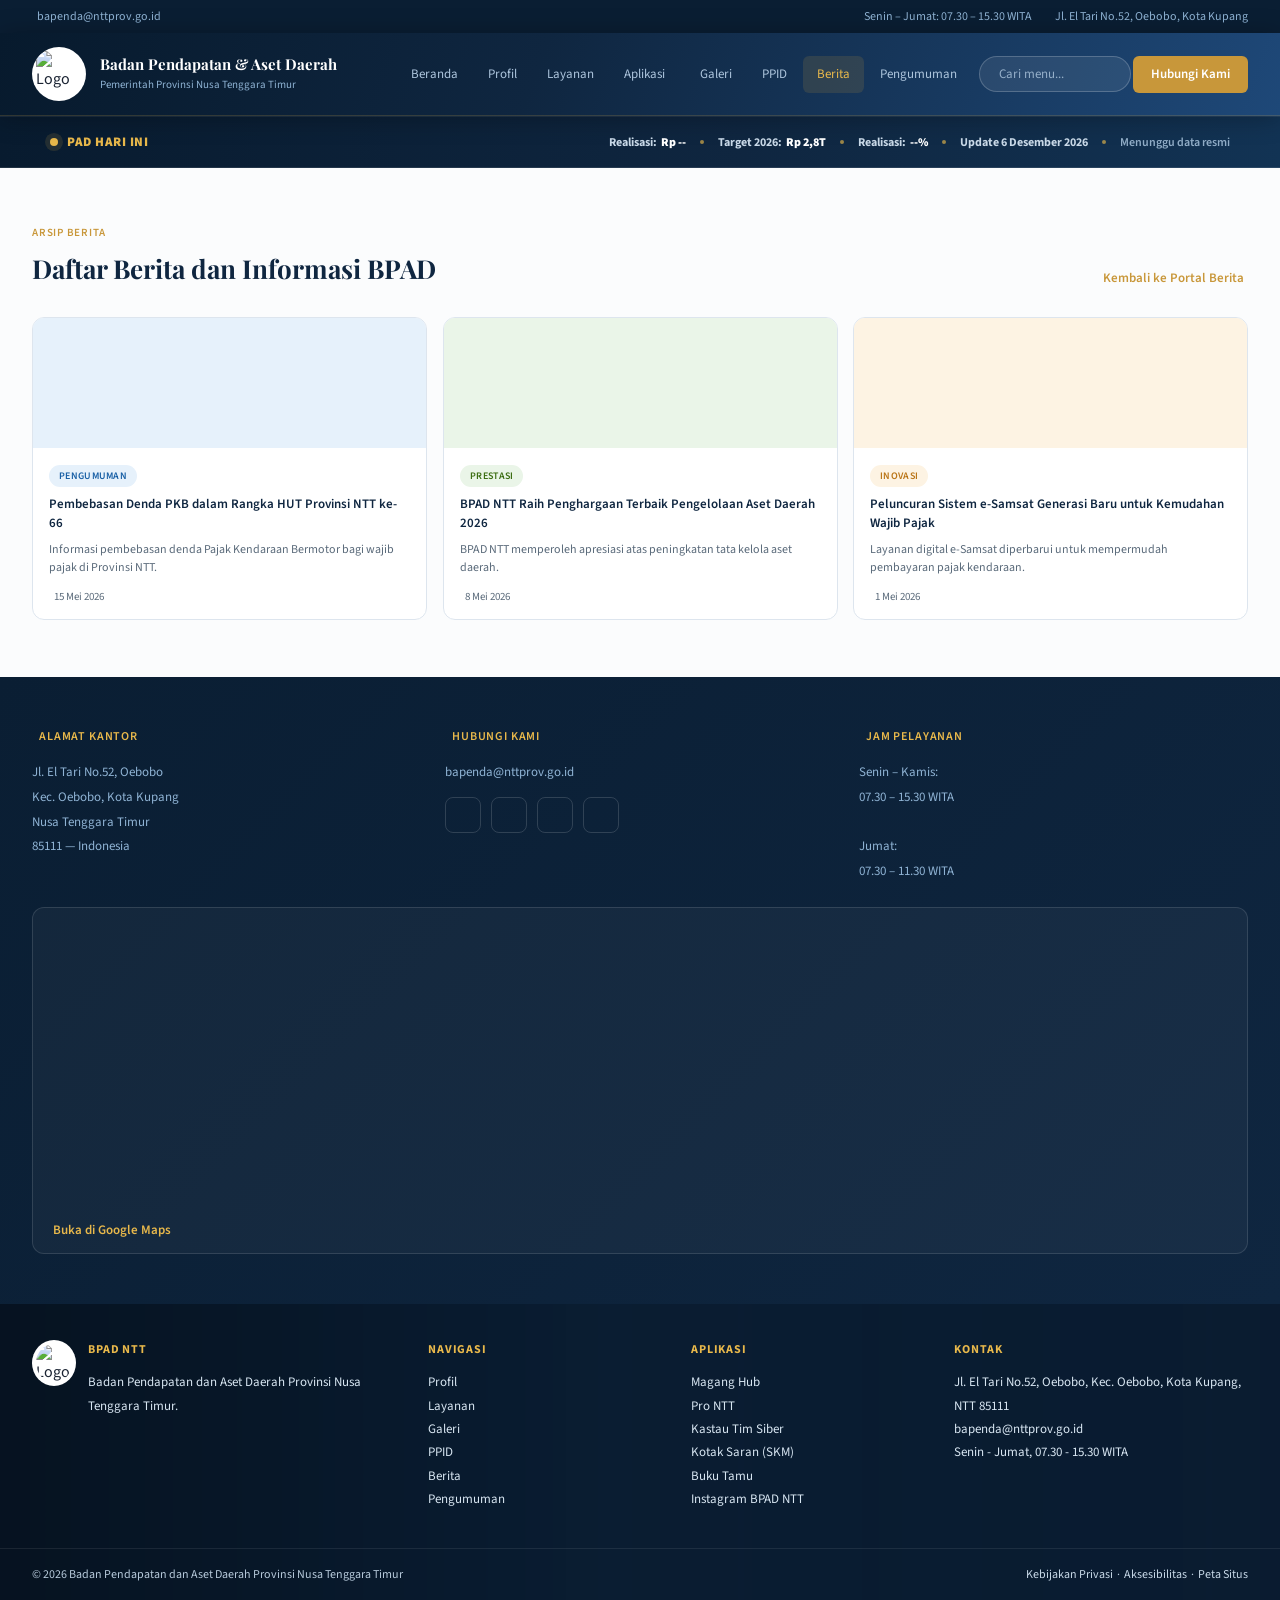
==== berita.html @ a12e807d "Update gallery and split static pages" ====
<!DOCTYPE html>
<html lang="id">
<head>
  <!--
    BAGIAN HEAD
    Berisi metadata dasar halaman, judul tab browser, favicon,
    font Google, icon Tabler, dan file CSS utama.
  -->
  <meta charset="UTF-8">
  <meta name="viewport" content="width=device-width, initial-scale=1.0">
  <title>Berita – BPAD NTT</title>
  <link rel="icon" type="image/png" href="assets/logo.png">
  <link rel="apple-touch-icon" href="assets/logo.png">
  <link rel="preconnect" href="https://fonts.googleapis.com">
  <link href="https://fonts.googleapis.com/css2?family=Playfair+Display:wght@400;600;700&family=Source+Sans+3:wght@300;400;600;700&display=swap" rel="stylesheet">
  <link rel="stylesheet" href="https://cdn.jsdelivr.net/npm/@tabler/icons-webfont@latest/tabler-icons.min.css">
  <link rel="stylesheet" href="css/style.css">
  <link rel="stylesheet" href="css/news-widget.css">
</head>
<body>

<!--
  TOP BAR
  Bar paling atas untuk informasi cepat seperti email,
  jam layanan, dan alamat singkat.
-->
<div class="topbar">
  <div class="topbar-left">
    <span><i class="ti ti-mail"></i> bapenda@nttprov.go.id</span>
  </div>
  <div class="topbar-right">
    <span><i class="ti ti-clock"></i> Senin – Jumat: 07.30 – 15.30 WITA</span>
    <span><i class="ti ti-map-pin"></i> Jl. El Tari No.52, Oebobo, Kota Kupang</span>
  </div>
</div>

<!--
  NAVBAR / HEADBAR
  Menu navigasi utama. Link dengan href="#nama-section" akan
  melakukan scroll ke section yang punya id sesuai.
-->
<nav class="navbar" id="navbar">
  <div class="logo-area">
    <div class="logo-img"><img src="assets/logo.png" alt="Logo BPAD NTT"></div>
    <div class="logo-text">
      <h1>Badan Pendapatan & Aset Daerah</h1>
      <p>Pemerintah Provinsi Nusa Tenggara Timur</p>
    </div>
  </div>
  <div class="nav-links">
    <!-- Menu desktop -->
    <a href="index.html">Beranda</a>
    <a href="profil.html">Profil</a>
    <a href="layanan.html">Layanan</a>
    <div class="nav-dropdown" id="appDropdown">
      <button class="nav-drop-toggle" type="button" onclick="toggleAppMenu(event)">
        Aplikasi <i class="ti ti-chevron-down"></i>
      </button>
      <div class="dropdown-menu" id="appMenu">
        <a href="https://magangbpad.netlify.app/" target="_blank" rel="noopener"><i class="ti ti-briefcase"></i> Magang Hub</a>
        <a href="https://play.google.com/store/apps/details?id=com.iwana.betantt&hl=id" target="_blank" rel="noopener"><i class="ti ti-apps"></i> Pro NTT</a>
        <a href="https://research.ihsanmokhsen.com/kastau-tim-siber-landing.html" target="_blank" rel="noopener"><i class="ti ti-shield-lock"></i> Kastau Tim Siber</a>
        <a href="https://forms.gle/z5ru8iL955ekdrmK7" target="_blank" rel="noopener"><i class="ti ti-message-2"></i> Kotak Saran (SKM)</a>
        <a href="https://forms.gle/Us5L3Peh8N1L99iq7" target="_blank" rel="noopener"><i class="ti ti-book-2"></i> Buku Tamu</a>
      </div>
    </div>
    <a href="galeri.html">Galeri</a>
    <a href="ppid.html">PPID</a>
    <a href="berita.html" class="active">Berita</a>
    <a href="index.html#pengumuman">Pengumuman</a>
    <form class="nav-search" id="navSearchForm" role="search" aria-label="Pencarian menu cepat">
      <i class="ti ti-search"></i>
      <input id="navSearchInput" type="search" placeholder="Cari menu..." autocomplete="off" aria-label="Cari menu">
    </form>
    <a href="index.html#kontak" class="nav-cta"><i class="ti ti-phone-call"></i> Hubungi Kami</a>
  </div>
  <!-- Tombol hamburger hanya tampil di layar kecil lewat CSS responsive. -->
  <div class="hamburger" onclick="toggleMenu()"><i class="ti ti-menu-2"></i></div>
  <div class="mobile-menu" id="mobileMenu">
    <!-- Menu mobile -->
    <a href="index.html">Beranda</a>
    <a href="profil.html">Profil</a>
    <a href="layanan.html">Layanan</a>
    <a href="https://magangbpad.netlify.app/" target="_blank" rel="noopener">Magang Hub</a>
    <a href="https://play.google.com/store/apps/details?id=com.iwana.betantt&hl=id" target="_blank" rel="noopener">Pro NTT</a>
    <a href="https://research.ihsanmokhsen.com/kastau-tim-siber-landing.html" target="_blank" rel="noopener">Kastau Tim Siber</a>
    <a href="https://forms.gle/z5ru8iL955ekdrmK7" target="_blank" rel="noopener">Kotak Saran (SKM)</a>
    <a href="https://forms.gle/Us5L3Peh8N1L99iq7" target="_blank" rel="noopener">Buku Tamu</a>
    <a href="galeri.html">Galeri</a>
    <a href="ppid.html">PPID</a>
    <a href="berita.html">Berita</a>
    <a href="index.html#pengumuman">Pengumuman</a>
    <a href="index.html#kontak">Hubungi Kami</a>
  </div>
</nav>

<!--
  DATA PAD HARI INI
  Komponen ringkas sebelum hero. Nilai realisasi masih placeholder
  agar aman sampai tersedia sumber data resmi/API/database.
-->
<section class="pad-today" aria-label="Data Pendapatan Asli Daerah hari ini">
  <div class="pad-today-inner">
    <div class="pad-today-head">
      <span class="pad-live-dot"></span>
      <strong>PAD Hari Ini</strong>
    </div>
    <div class="pad-today-line">
      <span>Realisasi: <strong>Rp --</strong></span>
      <span>Target 2026: <strong>Rp 2,8T</strong></span>
      <span>Realisasi: <strong>--%</strong></span>
      <span id="padUpdateDate">Update hari ini</span>
      <span class="pad-status">Menunggu data resmi</span>
    </div>
  </div>
</section>

<!--
  ARSIP BERITA
  Kartu berita TIDAK ditulis langsung di sini.
  Elemen #beritaGrid akan diisi otomatis dari data/berita.json
  oleh file js/main.js.
-->
<section class="section-alt" id="berita">
  <div class="section-hdr">
    <div class="section-hdr-left">
      <div class="section-eyebrow"><i class="ti ti-archive"></i> Arsip Berita</div>
      <div class="section-title">Daftar Berita dan Informasi BPAD</div>
    </div>
    <a href="index.html#portal-berita" class="see-all">Kembali ke Portal Berita <i class="ti ti-arrow-up-right"></i></a>
  </div>
  <div class="berita-grid" id="beritaGrid"></div>
</section>

<!--
  INFO / KONTAK
  Berisi alamat lengkap, kontak, sosial media, jam layanan,
  dan peta lokasi Google Maps.
-->
<div class="info-bar" id="kontak">
  <div class="info-block">
    <h3><i class="ti ti-map-pin"></i> Alamat Kantor</h3>
    <p>
      Jl. El Tari No.52, Oebobo<br>
      Kec. Oebobo, Kota Kupang<br>
      Nusa Tenggara Timur<br>
      85111 — Indonesia
    </p>
  </div>
  <div class="info-block">
    <h3><i class="ti ti-headset"></i> Hubungi Kami</h3>
    <p>
      <a href="mailto:bapenda@nttprov.go.id">bapenda@nttprov.go.id</a>
    </p>
    <div class="sosmed">
      <a href="#" title="Facebook"><i class="ti ti-brand-facebook"></i></a>
      <a href="https://www.instagram.com/bpad_ntt/" title="Instagram" target="_blank" rel="noopener"><i class="ti ti-brand-instagram"></i></a>
      <a href="#" title="YouTube"><i class="ti ti-brand-youtube"></i></a>
      <a href="#" title="Twitter/X"><i class="ti ti-brand-x"></i></a>
    </div>
  </div>
  <div class="info-block">
    <h3><i class="ti ti-clock"></i> Jam Pelayanan</h3>
    <p>
      Senin – Kamis:<br>07.30 – 15.30 WITA<br><br>
      Jumat:<br>07.30 – 11.30 WITA
    </p>
  </div>
  <div class="map-block">
    <iframe
      title="Peta Lokasi BPAD NTT"
      src="https://www.google.com/maps?q=Jl.%20El%20Tari%20No.52%2C%20Oebobo%2C%20Kec.%20Oebobo%2C%20Kota%20Kupang%2C%20Nusa%20Tenggara%20Timur%2085111&output=embed"
      loading="lazy"
      referrerpolicy="no-referrer-when-downgrade">
    </iframe>
    <a class="map-link" href="https://www.google.com/maps/search/?api=1&query=Jl.%20El%20Tari%20No.52%2C%20Oebobo%2C%20Kec.%20Oebobo%2C%20Kota%20Kupang%2C%20Nusa%20Tenggara%20Timur%2085111" target="_blank" rel="noopener">
      <i class="ti ti-map-2"></i> Buka di Google Maps
    </a>
  </div>
</div>

<!--
  FOOTER
  Bagian paling bawah website. Berisi navigasi ulang,
  aplikasi, kontak ringkas, dan copyright.
-->
<footer>
  <div class="footer-main">
    <div class="footer-col">
      <div class="footer-brand">
        <img src="assets/logo.png" alt="Logo BPAD NTT">
        <div>
          <h4>BPAD NTT</h4>
          <p>Badan Pendapatan dan Aset Daerah Provinsi Nusa Tenggara Timur.</p>
        </div>
      </div>
    </div>
    <div class="footer-col">
      <h4>Navigasi</h4>
      <a href="profil.html">Profil</a>
      <a href="layanan.html">Layanan</a>
      <a href="galeri.html">Galeri</a>
      <a href="ppid.html">PPID</a>
      <a href="berita.html">Berita</a>
      <a href="index.html#pengumuman">Pengumuman</a>
    </div>
    <div class="footer-col">
      <h4>Aplikasi</h4>
      <a href="https://magangbpad.netlify.app/" target="_blank" rel="noopener">Magang Hub</a>
      <a href="https://play.google.com/store/apps/details?id=com.iwana.betantt&hl=id" target="_blank" rel="noopener">Pro NTT</a>
      <a href="https://research.ihsanmokhsen.com/kastau-tim-siber-landing.html" target="_blank" rel="noopener">Kastau Tim Siber</a>
      <a href="https://forms.gle/z5ru8iL955ekdrmK7" target="_blank" rel="noopener">Kotak Saran (SKM)</a>
      <a href="https://forms.gle/Us5L3Peh8N1L99iq7" target="_blank" rel="noopener">Buku Tamu</a>
      <a href="https://www.instagram.com/bpad_ntt/" target="_blank" rel="noopener">Instagram BPAD NTT</a>
    </div>
    <div class="footer-col">
      <h4>Kontak</h4>
      <p>Jl. El Tari No.52, Oebobo, Kec. Oebobo, Kota Kupang, NTT 85111</p>
      <p>bapenda@nttprov.go.id</p>
      <p>Senin - Jumat, 07.30 - 15.30 WITA</p>
    </div>
  </div>
  <div class="footer-bottom">
    <p>© 2026 Badan Pendapatan dan Aset Daerah Provinsi Nusa Tenggara Timur</p>
    <p>
      <a href="#">Kebijakan Privasi</a> &nbsp;·&nbsp;
      <a href="#">Aksesibilitas</a> &nbsp;·&nbsp;
      <a href="#">Peta Situs</a>
    </p>
  </div>
</footer>

<!--
  SCRIPT UTAMA
  File ini mengatur menu mobile, dropdown Aplikasi,
  dan membaca data JSON untuk konten halaman.
-->
<script src="js/main.js?v=20260511-2"></script>
<script src="js/news-widget.js?v=20260511"></script>

</body>
</html>
---- css/style.css ----
*, *::before, *::after { box-sizing: border-box; margin: 0; padding: 0; }

:root {
  --navy:     #0f2640;
  --navy2:    #1a3a5c;
  --navy3:    #1e4878;
  --gold:     #c8973a;
  --gold2:    #e8b84b;
  --gold-lt:  #fdf3e3;
  --blue-lt:  #e6f1fb;
  --white:    #ffffff;
  --light:    #f0f4f8;
  --surface:  #f7f9fc;
  --text:     #1a2332;
  --muted:    #5a6a7a;
  --border:   #dde5ee;
}

html {
  scroll-behavior: smooth;
  scroll-padding-top: 96px;
}

[id] { scroll-margin-top: 96px; }

body {
  font-family: 'Source Sans 3', sans-serif;
  background: var(--light);
  color: var(--text);
  font-size: 16px;
  line-height: 1.6;
  overflow-x: hidden;
}

a { text-decoration: none; color: inherit; }
img { max-width: 100%; }

/* ===================== TOP BAR ===================== */
.topbar {
  background: #0a1e33;
  color: #8fb3d4;
  font-size: 12px;
  padding: 7px 32px;
  display: flex;
  justify-content: space-between;
  align-items: center;
  flex-wrap: wrap;
  gap: 6px;
}
.topbar-left, .topbar-right { display: flex; align-items: center; gap: 18px; }
.topbar span { display: flex; align-items: center; gap: 5px; }
.topbar i { font-size: 13px; color: var(--gold); }

/* ===================== NAVBAR ===================== */
.navbar {
  background: linear-gradient(110deg, #071a2d 0%, var(--navy) 42%, var(--navy3) 100%);
  padding: 0 32px;
  display: flex;
  align-items: center;
  gap: 24px;
  position: sticky;
  top: 0;
  z-index: 100;
  box-shadow: 0 2px 24px rgba(0,0,0,0.28);
  border-bottom: 1px solid rgba(232,184,75,.18);
}
.logo-area {
  display: flex;
  align-items: center;
  gap: 14px;
  padding: 14px 0;
  flex: 1;
}
.logo-img {
  width: 54px;
  height: 54px;
  border-radius: 50%;
  background: var(--white);
  display: flex;
  align-items: center;
  justify-content: center;
  flex-shrink: 0;
  overflow: hidden;
  padding: 4px;
}
.logo-img img {
  width: 100%;
  height: 100%;
  object-fit: contain;
  display: block;
}
.logo-img i { font-size: 26px; color: var(--navy); }
.logo-text h1 {
  font-family: 'Playfair Display', serif;
  font-size: 15px;
  font-weight: 700;
  color: var(--white);
  line-height: 1.25;
}
.logo-text p { font-size: 11px; color: #8fb3d4; margin-top: 2px; }

.nav-links { display: flex; align-items: center; gap: 2px; }
.nav-links a,
.nav-drop-toggle,
.nav-gallery-btn {
  color: #adc5dd;
  font-size: 13px;
  font-weight: 400;
  padding: 8px 14px;
  border-radius: 6px;
  transition: all .2s;
  white-space: nowrap;
}
.nav-drop-toggle,
.nav-gallery-btn {
  background: transparent;
  border: 0;
  cursor: pointer;
  font-family: inherit;
  display: inline-flex;
  align-items: center;
  gap: 5px;
}
.nav-links a:hover,
.nav-links a.active,
.nav-dropdown.open .nav-drop-toggle,
.nav-drop-toggle:hover,
.nav-gallery-btn:hover {
  background: rgba(200,151,58,.15);
  color: var(--gold2);
}
.nav-dropdown {
  position: relative;
}
.dropdown-menu {
  display: none;
  position: absolute;
  top: calc(100% + 10px);
  right: 0;
  width: 180px;
  max-height: 180px;
  overflow-y: auto;
  background: var(--white);
  border: 1px solid var(--border);
  border-radius: 10px;
  box-shadow: 0 12px 30px rgba(0,0,0,.18);
  padding: 8px;
  z-index: 120;
}
.nav-dropdown.open .dropdown-menu {
  display: block;
}
.dropdown-menu a {
  color: var(--navy);
  display: flex;
  align-items: center;
  gap: 8px;
  padding: 9px 10px;
  border-radius: 7px;
}
.dropdown-menu a:hover {
  background: var(--gold-lt);
  color: var(--navy);
}
.nav-cta {
  background: var(--gold);
  color: var(--white) !important;
  padding: 8px 18px !important;
  border-radius: 6px !important;
  font-weight: 600 !important;
}
.nav-cta:hover { background: var(--gold2) !important; color: var(--navy) !important; }
.nav-search {
  height: 36px;
  display: inline-flex;
  align-items: center;
  gap: 8px;
  padding: 0 11px;
  margin-left: 6px;
  border-radius: 999px;
  border: 1px solid rgba(255,255,255,.2);
  background: rgba(255,255,255,.08);
  color: #c6d8eb;
}
.nav-search i {
  font-size: 15px;
  opacity: .95;
}
.nav-search input {
  width: 120px;
  border: 0;
  outline: none;
  background: transparent;
  color: var(--white);
  font: inherit;
  font-size: 13px;
}
.nav-search input::placeholder {
  color: #95afc9;
}
.nav-search:focus-within {
  border-color: rgba(232,184,75,.62);
  background: rgba(255,255,255,.12);
}

.hamburger { display: none; cursor: pointer; color: #fff; font-size: 24px; padding: 8px; }
.mobile-menu {
  display: none;
  position: absolute;
  top: 100%;
  left: 0; right: 0;
  background: var(--navy);
  padding: 16px 24px 20px;
  flex-direction: column;
  gap: 4px;
  box-shadow: 0 4px 20px rgba(0,0,0,.3);
}
.mobile-menu a,
.mobile-gallery-btn {
  color: #adc5dd;
  padding: 10px 14px;
  border-radius: 6px;
  display: block;
  font-size: 14px;
  text-align: left;
}
.mobile-gallery-btn {
  width: 100%;
  background: transparent;
  border: 0;
  font-family: inherit;
  cursor: pointer;
}
.mobile-menu a:hover,
.mobile-gallery-btn:hover { background: rgba(200,151,58,.15); color: var(--gold2); }

/* ===================== PAD TODAY ===================== */
.pad-today {
  background: linear-gradient(90deg, #081b2f 0%, var(--navy) 58%, #123354 100%);
  color: var(--white);
  padding: 8px 32px;
  border-top: 1px solid rgba(255,255,255,.08);
  border-bottom: 1px solid rgba(255,255,255,.1);
}
.pad-today-inner {
  max-width: 1180px;
  margin: 0 auto;
  display: flex;
  justify-content: space-between;
  gap: 16px;
  align-items: center;
  min-height: 34px;
}
.pad-today-head {
  display: flex;
  align-items: center;
  gap: 9px;
  flex: 0 0 auto;
}
.pad-today-head strong {
  color: var(--gold2);
  font-size: 13px;
  font-weight: 900;
  letter-spacing: .04em;
  text-transform: uppercase;
}
.pad-live-dot {
  width: 8px;
  height: 8px;
  border-radius: 50%;
  background: var(--gold2);
  box-shadow: 0 0 0 5px rgba(232,184,75,.12);
  animation: padPulse 1.8s ease-out infinite;
}
.pad-today-line {
  display: flex;
  align-items: center;
  justify-content: flex-end;
  gap: 14px;
  flex-wrap: wrap;
  color: #c9d9e8;
  font-size: 12px;
  font-weight: 700;
}
.pad-today-line span {
  display: inline-flex;
  align-items: center;
  gap: 4px;
}
.pad-today-line span + span::before {
  content: "";
  width: 4px;
  height: 4px;
  margin-right: 10px;
  border-radius: 50%;
  background: rgba(232,184,75,.65);
}
.pad-today-line strong {
  color: var(--white);
  font-weight: 900;
}
.pad-status {
  color: #91adc7;
  font-weight: 600;
}

@keyframes padPulse {
  0% { box-shadow: 0 0 0 0 rgba(232,184,75,.28); }
  70% { box-shadow: 0 0 0 10px rgba(232,184,75,0); }
  100% { box-shadow: 0 0 0 0 rgba(232,184,75,0); }
}

/* ===================== HERO ===================== */
.hero {
  min-height: calc(100vh - 116px);
  padding: 72px 32px;
  position: relative;
  overflow: hidden;
  display: flex;
  align-items: center;
  justify-content: center;
  text-align: center;
}
.hero-slider {
  position: absolute;
  inset: 0;
  z-index: 0;
}
.hero-slide {
  position: absolute;
  inset: 0;
  background-position: center;
  background-size: cover;
  background-repeat: no-repeat;
  opacity: 0;
  transform: scale(1.02);
  transition: opacity .7s ease, transform .9s ease;
}
.hero-slide.is-active {
  opacity: 1;
  transform: scale(1);
}
.hero-overlay {
  position: absolute;
  inset: 0;
  z-index: 1;
  pointer-events: none;
  background:
    linear-gradient(180deg, rgba(5,18,32,.42) 0%, rgba(5,18,32,.52) 56%, rgba(5,18,32,.62) 100%),
    radial-gradient(circle at 18% 16%, rgba(255,255,255,.08), transparent 34%);
}
.hero-deco1 {
  position: absolute;
  top: -80px; right: -80px;
  width: 400px; height: 400px;
  background: rgba(200,151,58,.06);
  border-radius: 50%;
}
.hero-deco2 {
  position: absolute;
  bottom: -100px; right: 60px;
  width: 250px; height: 250px;
  background: rgba(200,151,58,.04);
  border-radius: 50%;
}
.hero-deco1, .hero-deco2, .hero-deco3 { z-index: 0; }
.hero-deco3 {
  position: absolute;
  top: 20px; left: 30%;
  width: 1px; height: 60%;
  background: linear-gradient(to bottom, transparent, rgba(255,255,255,.05), transparent);
}
.hero-inner {
  max-width: 780px;
  margin: 0 auto;
  position: relative;
  z-index: 2;
}
.hero-badge {
  display: inline-flex;
  align-items: center;
  justify-content: center;
  background: transparent;
  border: 0;
  padding: 0;
  margin-bottom: 20px;
}
.hero-badge img {
  width: min(160px, 40vw);
  height: auto;
  display: block;
}
.hero h2 {
  font-family: 'Playfair Display', serif;
  font-size: 42px;
  font-weight: 700;
  color: var(--white);
  line-height: 1.2;
  margin-bottom: 18px;
  text-shadow: 0 2px 18px rgba(0,0,0,.36);
}
.hero h2 span { color: var(--gold2); }
.hero p {
  color: #e4edf5;
  font-size: 16px;
  line-height: 1.75;
  max-width: 640px;
  margin-left: auto;
  margin-right: auto;
  margin-bottom: 32px;
  text-shadow: 0 1px 14px rgba(0,0,0,.34);
}
.hero-btns { display: flex; justify-content: center; gap: 12px; flex-wrap: wrap; }
.hero-nav {
  position: absolute;
  top: 50%;
  transform: translateY(-50%);
  z-index: 3;
  width: 42px;
  height: 42px;
  border-radius: 50%;
  border: 1px solid rgba(255,255,255,.34);
  background: rgba(9,25,42,.38);
  color: var(--white);
  display: grid;
  place-items: center;
  cursor: pointer;
  transition: background .2s ease, transform .2s ease, border-color .2s ease;
}
.hero-prev { left: 20px; }
.hero-next { right: 20px; }
.hero-nav:hover {
  background: rgba(9,25,42,.58);
  border-color: rgba(232,184,75,.62);
}
.hero-dots {
  position: absolute;
  left: 50%;
  bottom: 20px;
  transform: translateX(-50%);
  z-index: 3;
  display: flex;
  gap: 8px;
}
.hero-dot {
  width: 10px;
  height: 10px;
  border-radius: 50%;
  border: 0;
  background: rgba(255,255,255,.52);
  cursor: pointer;
  transition: transform .2s ease, background .2s ease;
}
.hero-dot.is-active {
  background: var(--gold2);
  transform: scale(1.18);
}
.btn-gold {
  background: var(--navy);
  color: var(--white);
  padding: 13px 28px;
  border-radius: 8px;
  font-size: 14px;
  font-weight: 600;
  display: inline-flex;
  align-items: center;
  gap: 7px;
  transition: all .2s;
  border: none;
  cursor: pointer;
}
.btn-gold:hover { background: var(--navy3); color: var(--white); }
.btn-ghost {
  background: rgba(255,255,255,.14);
  color: var(--white);
  padding: 13px 28px;
  border-radius: 8px;
  font-size: 14px;
  font-weight: 600;
  display: inline-flex;
  align-items: center;
  gap: 7px;
  border: 1.5px solid rgba(255,255,255,.46);
  transition: all .2s;
  cursor: pointer;
}
.btn-ghost:hover { border-color: var(--gold2); color: var(--white); background: rgba(255,255,255,.2); }

/* ===================== STATS ===================== */
.stats-strip {
  background: var(--white);
  border-bottom: 1px solid var(--border);
  display: grid;
  grid-template-columns: repeat(4,1fr);
}
.stat-item {
  padding: 22px 16px;
  text-align: center;
  border-right: 1px solid var(--border);
  transition: background .2s;
}
.stat-item:last-child { border-right: none; }
.stat-item:hover { background: var(--surface); }
.stat-num {
  font-family: 'Playfair Display', serif;
  font-size: 26px;
  font-weight: 700;
  color: var(--navy);
}
.stat-label { font-size: 12px; color: var(--muted); margin-top: 3px; }
.stat-note { font-size: 11px; color: var(--muted); margin-top: 2px; }

/* ===================== QUICK LINKS ===================== */
.quick-links {
  background: rgba(255,255,255,.94);
  padding: 14px 32px;
  border-bottom: 1px solid var(--border);
}
.quick-links-inner {
  max-width: 1180px;
  margin: 0 auto;
  display: grid;
  grid-template-columns: repeat(5, auto);
  justify-content: center;
  gap: 10px;
}
.quick-link {
  background: var(--white);
  border: 1px solid rgba(15,38,64,.08);
  border-radius: 999px;
  color: var(--navy);
  padding: 10px 16px;
  display: flex;
  align-items: center;
  gap: 8px;
  font-size: 13px;
  font-weight: 800;
  transition: all .2s;
}
.quick-link:hover {
  transform: translateY(-2px);
  border-color: var(--gold);
  box-shadow: 0 8px 18px rgba(15,38,64,.1);
}
.quick-link i {
  width: 24px;
  height: 24px;
  border-radius: 50%;
  background: var(--gold-lt);
  color: var(--gold2);
  display: flex;
  align-items: center;
  justify-content: center;
  font-size: 15px;
  flex-shrink: 0;
}

/* ===================== LAYANAN ===================== */
.section {
  position: relative;
  overflow: hidden;
  padding: 56px 32px;
  background: rgba(247,249,252,.72);
  backdrop-filter: blur(.4px);
}
.section-alt {
  position: relative;
  overflow: hidden;
  padding: 56px 32px;
  background: rgba(255,255,255,.74);
  backdrop-filter: blur(.4px);
}
.section-hdr { display: flex; justify-content: space-between; align-items: flex-end; margin-bottom: 28px; }
.section-hdr-left {}
.section-eyebrow {
  font-size: 11px;
  font-weight: 600;
  color: var(--gold);
  text-transform: uppercase;
  letter-spacing: .07em;
  margin-bottom: 6px;
}
.section-title {
  font-family: 'Playfair Display', serif;
  font-size: 26px;
  font-weight: 700;
  color: var(--navy);
}
.see-all {
  font-size: 13px;
  color: var(--gold);
  font-weight: 600;
  display: flex;
  align-items: center;
  gap: 4px;
  transition: color .2s;
  white-space: nowrap;
}
.see-all:hover { color: var(--navy); }

.layanan-grid { display: grid; grid-template-columns: repeat(3,1fr); gap: 14px; }
.layanan-card {
  background: var(--white);
  border-radius: 12px;
  padding: 20px 16px;
  text-align: center;
  border: 1px solid var(--border);
  transition: all .2s;
  cursor: pointer;
}
.layanan-card:hover {
  border-color: var(--gold);
  transform: translateY(-3px);
  box-shadow: 0 8px 20px rgba(200,151,58,.12);
}
.layanan-icon {
  width: 56px; height: 56px;
  border-radius: 14px;
  margin: 0 auto 12px;
  display: flex;
  align-items: center;
  justify-content: center;
}
.layanan-icon i { font-size: 26px; }
.ic-blue  { background: #e6f1fb; } .ic-blue  i { color: #185fa5; }
.ic-green { background: #eaf5e8; } .ic-green i { color: #3b6d11; }
.ic-amber { background: #fdf3e3; } .ic-amber i { color: #ba7517; }
.ic-purple{ background: #eeeffe; } .ic-purple i { color: #534ab7; }
.ic-red   { background: #fdeaea; } .ic-red   i { color: #a32d2d; }
.ic-teal  { background: #e3f5f0; } .ic-teal  i { color: #0f6e56; }
.ic-navy  { background: #e6f1fb; } .ic-navy  i { color: var(--navy); }
.ic-pink  { background: #fbe8f0; } .ic-pink  i { color: #993556; }
.layanan-name {
  font-size: 13px;
  font-weight: 600;
  color: var(--navy);
  line-height: 1.35;
}
.layanan-desc {
  font-size: 11px;
  color: var(--muted);
  margin-top: 5px;
  line-height: 1.5;
}

/* ===================== BERITA ===================== */
.berita-grid { display: grid; grid-template-columns: repeat(3,1fr); gap: 16px; }
.berita-card {
  background: var(--white);
  border-radius: 12px;
  overflow: hidden;
  border: 1px solid var(--border);
  transition: all .2s;
  cursor: pointer;
}
.berita-card:hover {
  transform: translateY(-3px);
  box-shadow: 0 8px 24px rgba(0,0,0,.08);
  border-color: #b5c8dc;
}
.berita-card.search-hit {
  transform: translateY(-2px);
  border-color: rgba(232,184,75,.9);
  box-shadow: 0 0 0 2px rgba(232,184,75,.7), 0 12px 28px rgba(0,0,0,.12);
}
.berita-thumb {
  height: 130px;
  display: flex;
  align-items: center;
  justify-content: center;
  font-size: 44px;
}
.bt1 { background: #e6f1fb; }
.bt2 { background: #eaf5e8; }
.bt3 { background: var(--gold-lt); }
.btblue { background: #e6f1fb; }
.btgreen { background: #eaf5e8; }
.btamber { background: var(--gold-lt); }
.btblue i { color: #185fa5; }
.btgreen i { color: #3b6d11; }
.btamber i { color: #ba7517; }
.berita-body { padding: 14px 16px; }
.berita-tag {
  display: inline-block;
  font-size: 10px;
  font-weight: 600;
  padding: 3px 10px;
  border-radius: 20px;
  margin-bottom: 8px;
  text-transform: uppercase;
  letter-spacing: .03em;
}
.tag-blue   { background: #e6f1fb; color: #185fa5; }
.tag-green  { background: #eaf5e8; color: #3b6d11; }
.tag-amber  { background: #fdf3e3; color: #ba7517; }
.berita-title {
  font-size: 13px;
  font-weight: 600;
  color: var(--navy);
  line-height: 1.45;
  margin-bottom: 8px;
}
.berita-summary {
  color: var(--muted);
  font-size: 12px;
  line-height: 1.55;
  margin-bottom: 10px;
}
.berita-date {
  font-size: 11px;
  color: var(--muted);
  display: flex;
  align-items: center;
  gap: 5px;
}
.berita-date i { font-size: 12px; }

/* ===================== GALERI ===================== */
.gallery-page {
  background: var(--white);
}
.gallery-intro {
  max-width: 760px;
  margin: -12px 0 24px;
}
.gallery-intro p {
  color: var(--muted);
  font-size: 14px;
  line-height: 1.75;
}
.gallery-grid {
  display: grid;
  grid-template-columns: repeat(4, minmax(0, 1fr));
  gap: 16px;
}
.gallery-card {
  position: relative;
  display: block;
  min-height: 280px;
  overflow: hidden;
  border-radius: 12px;
  border: 1px solid var(--border);
  background: var(--navy);
  box-shadow: 0 14px 34px rgba(8,23,39,.1);
}
.gallery-card img {
  width: 100%;
  height: 100%;
  min-height: 280px;
  object-fit: cover;
  display: block;
  transform: scale(1.01);
  transition: transform .35s ease, filter .35s ease;
}
.gallery-card::after {
  content: "";
  position: absolute;
  inset: 0;
  background: linear-gradient(180deg, rgba(5,18,32,.06) 0%, rgba(5,18,32,.72) 100%);
}
.gallery-card:hover img {
  transform: scale(1.06);
  filter: saturate(1.08);
}
.gallery-play {
  position: absolute;
  top: 14px;
  right: 14px;
  z-index: 1;
  width: 42px;
  height: 42px;
  border-radius: 50%;
  display: grid;
  place-items: center;
  color: var(--white);
  background: rgba(5,18,32,.62);
  border: 1px solid rgba(255,255,255,.32);
  backdrop-filter: blur(8px);
}
.gallery-caption {
  position: absolute;
  left: 16px;
  right: 16px;
  bottom: 16px;
  z-index: 1;
  color: var(--white);
}
.gallery-caption span {
  display: inline-flex;
  align-items: center;
  gap: 6px;
  margin-bottom: 7px;
  color: var(--gold2);
  font-size: 11px;
  font-weight: 800;
  letter-spacing: .06em;
  text-transform: uppercase;
}
.gallery-caption strong {
  display: block;
  font-size: 17px;
  line-height: 1.25;
}

/* ===================== PENGUMUMAN ===================== */
.pgm-grid {
  display: grid;
  grid-template-columns: 1fr 1fr;
  gap: 16px;
}
.pgm-card {
  background: var(--white);
  border: 1px solid var(--border);
  border-radius: 12px;
  padding: 16px;
}
.pgm-card-title {
  display: inline-flex;
  align-items: center;
  gap: 7px;
  font-size: 16px;
  color: var(--navy);
  margin-bottom: 6px;
}
.pgm-card-title i {
  color: var(--gold);
  font-size: 17px;
}
.pgm-list { list-style: none; }
.pgm-item {
  display: flex;
  align-items: flex-start;
  gap: 14px;
  padding: 16px 0;
  border-bottom: 1px solid var(--border);
}
.pgm-item:last-child { border-bottom: none; }
.pgm-dot {
  width: 10px; height: 10px;
  border-radius: 50%;
  background: var(--gold);
  flex-shrink: 0;
  margin-top: 5px;
}
.pgm-content {}
.pgm-title { font-size: 14px; font-weight: 600; color: var(--navy); margin-bottom: 3px; }
.pgm-date { font-size: 11px; color: var(--muted); }

/* ===================== VISI MISI ===================== */
.visi-grid { display: grid; grid-template-columns: 1fr 1fr; gap: 20px; }
.visi-card {
  background: var(--white);
  border-radius: 12px;
  padding: 26px;
  border: 1px solid var(--border);
}
.visi-card.featured {
  background: linear-gradient(135deg, var(--navy), var(--navy2));
  border-color: transparent;
  color: var(--white);
}
.visi-label {
  font-size: 11px;
  font-weight: 600;
  text-transform: uppercase;
  letter-spacing: .07em;
  color: var(--gold);
  margin-bottom: 12px;
}
.visi-card.featured .visi-label { color: var(--gold2); }
.visi-text {
  font-family: 'Playfair Display', serif;
  font-size: 15px;
  font-weight: 600;
  line-height: 1.6;
  color: var(--navy);
}
.visi-card.featured .visi-text { color: var(--white); }
.misi-list { list-style: none; margin-top: 4px; }
.misi-list li {
  display: flex;
  align-items: flex-start;
  gap: 10px;
  padding: 6px 0;
  font-size: 13px;
  color: var(--text);
  line-height: 1.5;
}
.misi-list li i { color: var(--gold); font-size: 14px; margin-top: 2px; flex-shrink: 0; }

/* ===================== PROFIL DETAIL & PPID ===================== */
.profil-detail {
  background: linear-gradient(180deg, var(--surface) 0%, var(--gold-lt) 100%);
}
.profil-note {
  background: var(--navy);
  color: #cfe0ef;
  border-radius: 12px;
  padding: 18px 20px;
  font-size: 14px;
  line-height: 1.75;
  margin-bottom: 18px;
  border: 1px solid rgba(255,255,255,.08);
}
.detail-grid,
.struktur-grid,
.history-grid,
.ppid-grid {
  display: grid;
  gap: 16px;
}
.detail-grid { grid-template-columns: .95fr 1.35fr; margin-bottom: 22px; }
.struktur-grid { grid-template-columns: repeat(2, 1fr); }
.history-grid { grid-template-columns: .9fr 1.1fr; margin-top: 16px; }
.ppid-grid { grid-template-columns: repeat(3, 1fr); }
.ppid-dark {
  position: relative;
  overflow: hidden;
  background:
    radial-gradient(circle at 18% 20%, rgba(232,184,75,.16), transparent 28%),
    linear-gradient(135deg, rgba(6,22,38,.98), rgba(12,42,68,.96)),
    var(--navy);
  color: var(--white);
}
.ppid-dark::before {
  content: "";
  position: absolute;
  inset: 0;
  pointer-events: none;
  backdrop-filter: blur(.7px);
  -webkit-backdrop-filter: blur(.7px);
  background: linear-gradient(180deg, rgba(5,18,32,.1), rgba(5,18,32,.34));
}
.ppid-dark > * {
  position: relative;
  z-index: 1;
}
.ppid-dark .section-eyebrow {
  color: var(--gold2);
}
.ppid-dark .section-title {
  color: var(--white);
}
.ppid-dark .see-all {
  color: var(--gold2);
}
.ppid-dark .detail-card {
  background: rgba(255,255,255,.08);
  border-color: rgba(255,255,255,.14);
  box-shadow: 0 18px 44px rgba(0,0,0,.18);
}
.ppid-dark .detail-card h3 {
  color: var(--white);
}
.ppid-dark .detail-card p {
  color: #cfe0ef;
}
.ppid-dark .doc-link {
  color: var(--gold2);
}
.ppid-dark .doc-link:hover {
  color: var(--white);
}
.struktur-wrap { margin-top: 8px; }
.small-title { font-size: 22px; margin-bottom: 14px; }
.detail-card {
  background: var(--white);
  border: 1px solid var(--border);
  border-radius: 12px;
  padding: 20px;
  min-width: 0;
}
.detail-card.primary {
  background: linear-gradient(135deg, var(--navy), var(--navy2));
  border-color: transparent;
  color: var(--white);
}
.detail-card h3 {
  color: var(--navy);
  font-size: 17px;
  margin-bottom: 8px;
}
.detail-card.primary h3,
.detail-card.primary p { color: var(--white); }
.detail-card p {
  color: var(--muted);
  font-size: 14px;
  line-height: 1.7;
  margin-bottom: 8px;
}
.detail-card p:last-child { margin-bottom: 0; }
.doc-link {
  color: var(--gold);
  display: inline-flex;
  align-items: center;
  gap: 6px;
  font-size: 13px;
  font-weight: 700;
  margin-top: 8px;
}
.doc-link:hover { color: var(--navy); }
.detail-label {
  color: var(--gold);
  font-size: 11px;
  font-weight: 700;
  letter-spacing: .06em;
  text-transform: uppercase;
  margin-bottom: 8px;
}
.detail-list,
.history-list {
  padding-left: 18px;
  color: var(--muted);
  font-size: 14px;
  line-height: 1.65;
  overflow-wrap: anywhere;
}
.detail-list li,
.history-list li { margin-bottom: 6px; }
.detail-list li::marker,
.history-list li::marker { color: var(--gold); }
.uptd-table-wrap {
  margin-top: 12px;
  max-width: 100%;
  overflow-x: auto;
  -webkit-overflow-scrolling: touch;
  border: 1px solid var(--border);
  border-radius: 12px;
}
.uptd-table {
  width: 100%;
  min-width: 520px;
  border-collapse: collapse;
  font-size: 13px;
}
.uptd-table th,
.uptd-table td {
  border-bottom: 1px solid var(--border);
  padding: 10px 12px;
  text-align: left;
  vertical-align: top;
}
.uptd-table th {
  background: var(--navy);
  color: var(--gold2);
  font-size: 12px;
  letter-spacing: .04em;
  text-transform: uppercase;
}
.uptd-table td:first-child,
.uptd-table th:first-child {
  width: 54px;
  text-align: center;
}
.uptd-table tr:last-child td { border-bottom: none; }
.uptd-table tbody tr:nth-child(even) { background: var(--surface); }
.uptd-clickable-row {
  cursor: pointer;
}
.uptd-clickable-row:hover {
  background: var(--gold-lt) !important;
}
.uptd-table td:nth-child(2) {
  color: var(--navy);
  font-weight: 600;
}
.uptd-name-btn {
  background: transparent;
  border: none;
  color: inherit;
  cursor: pointer;
  font: inherit;
  font-weight: 700;
  padding: 0;
  text-align: left;
  text-decoration: underline;
  text-decoration-color: rgba(200,151,58,.45);
  text-underline-offset: 4px;
}
.uptd-name-btn:hover {
  color: var(--gold);
}
.uptd-extra-row {
  display: none;
}
.uptd-table.show-all .uptd-extra-row {
  display: table-row;
}
.uptd-toggle {
  margin-top: 14px;
  background: var(--navy);
  color: var(--white);
  border: none;
  border-radius: 999px;
  padding: 10px 18px;
  font-size: 13px;
  font-weight: 700;
  cursor: pointer;
  transition: background .2s, transform .2s;
}
.uptd-toggle:hover {
  background: var(--navy3);
  transform: translateY(-1px);
}
.uptd-modal {
  position: fixed;
  inset: 0;
  z-index: 1000;
  display: flex;
  align-items: center;
  justify-content: center;
  padding: 20px;
  background: rgba(5,18,32,.58);
  backdrop-filter: blur(6px);
  -webkit-backdrop-filter: blur(6px);
  opacity: 0;
  pointer-events: none;
  visibility: hidden;
  transition: opacity .22s ease;
}
.uptd-modal.open {
  opacity: 1;
  pointer-events: auto;
  visibility: visible;
}
.uptd-modal-card {
  width: min(620px, 100%);
  max-height: min(78vh, 680px);
  overflow-y: auto;
  background: var(--white);
  border-radius: 18px;
  box-shadow: 0 24px 70px rgba(5,18,32,.32);
  border: 1px solid rgba(255,255,255,.6);
  transform: translateY(14px) scale(.98);
  transition: transform .22s ease;
}
.uptd-modal.open .uptd-modal-card {
  transform: translateY(0) scale(1);
}
.uptd-modal-head {
  display: flex;
  align-items: flex-start;
  justify-content: space-between;
  gap: 16px;
  padding: 22px 22px 14px;
  border-bottom: 1px solid var(--border);
}
.uptd-modal-head h3 {
  color: var(--navy);
  font-size: 20px;
  margin: 4px 0 0;
}
.uptd-modal-label {
  color: var(--gold);
  font-size: 11px;
  font-weight: 800;
  letter-spacing: .08em;
  text-transform: uppercase;
}
.uptd-modal-close {
  width: 34px;
  height: 34px;
  flex: 0 0 auto;
  display: inline-grid;
  place-items: center;
  border: none;
  border-radius: 50%;
  background: var(--surface);
  color: var(--navy);
  cursor: pointer;
  font-size: 18px;
}
.uptd-modal-close:hover {
  background: var(--gold-lt);
  color: var(--gold);
}
.uptd-official-list {
  list-style: none;
  padding: 18px 22px 22px;
}
.uptd-official-list li {
  display: grid;
  grid-template-columns: 32px 1fr;
  gap: 12px;
  padding: 12px 0;
  border-bottom: 1px solid var(--border);
}
.uptd-official-list li:last-child {
  border-bottom: none;
}
.uptd-official-no {
  width: 28px;
  height: 28px;
  display: inline-grid;
  place-items: center;
  border-radius: 50%;
  background: var(--gold-lt);
  color: #704d16;
  font-size: 12px;
  font-weight: 800;
}
.uptd-official-name {
  color: var(--navy);
  font-size: 14px;
  font-weight: 800;
  line-height: 1.45;
}
.uptd-official-role {
  color: var(--muted);
  font-size: 13px;
  line-height: 1.55;
  margin-top: 2px;
}
body.modal-open {
  overflow: hidden;
}
.ppid-link-modal {
  position: fixed;
  inset: 0;
  z-index: 1000;
  display: flex;
  align-items: center;
  justify-content: center;
  padding: 20px;
  background: rgba(5,18,32,.58);
  backdrop-filter: blur(6px);
  -webkit-backdrop-filter: blur(6px);
  opacity: 0;
  pointer-events: none;
  visibility: hidden;
  transition: opacity .22s ease;
}
.ppid-link-modal.open {
  opacity: 1;
  pointer-events: auto;
  visibility: visible;
}
.ppid-link-modal-card {
  width: min(520px, 100%);
  background: var(--white);
  border-radius: 18px;
  padding: 26px;
  border: 1px solid rgba(255,255,255,.65);
  box-shadow: 0 24px 70px rgba(5,18,32,.32);
  transform: translateY(14px) scale(.98);
  transition: transform .22s ease;
}
.ppid-link-modal.open .ppid-link-modal-card {
  transform: translateY(0) scale(1);
}
.ppid-link-modal-icon {
  width: 46px;
  height: 46px;
  display: grid;
  place-items: center;
  border-radius: 14px;
  background: var(--gold-lt);
  color: var(--gold);
  font-size: 24px;
  margin-bottom: 16px;
}
.ppid-link-modal-card h3 {
  color: var(--navy);
  font-size: 20px;
  margin-bottom: 10px;
}
.ppid-link-modal-card p {
  color: var(--muted);
  font-size: 14px;
  line-height: 1.7;
}
.ppid-link-modal-actions {
  display: flex;
  justify-content: flex-end;
  gap: 10px;
  margin-top: 22px;
  flex-wrap: wrap;
}
.ppid-link-cancel,
.ppid-link-continue {
  border: none;
  border-radius: 999px;
  padding: 10px 18px;
  font-size: 13px;
  font-weight: 800;
  cursor: pointer;
  transition: transform .2s, background .2s, color .2s;
}
.ppid-link-cancel {
  background: var(--surface);
  color: var(--navy);
}
.ppid-link-continue {
  background: var(--navy);
  color: var(--white);
}
.ppid-link-cancel:hover,
.ppid-link-continue:hover {
  transform: translateY(-1px);
}
.ppid-link-continue:hover {
  background: var(--navy3);
}

/* ===================== GALLERY MODAL ===================== */
.gallery-modal {
  position: fixed;
  inset: 0;
  z-index: 1000;
  display: flex;
  align-items: center;
  justify-content: center;
  padding: 20px;
  background: rgba(5,18,32,.58);
  backdrop-filter: blur(6px);
  -webkit-backdrop-filter: blur(6px);
  opacity: 0;
  pointer-events: none;
  visibility: hidden;
  transition: opacity .22s ease;
}
.gallery-modal.open {
  opacity: 1;
  pointer-events: auto;
  visibility: visible;
}
.gallery-modal-card {
  width: min(540px, 100%);
  overflow: hidden;
  position: relative;
  background:
    linear-gradient(135deg, rgba(255,255,255,.96), rgba(255,248,236,.96)),
    var(--white);
  border-radius: 22px;
  padding: 28px;
  border: 1px solid rgba(255,255,255,.72);
  box-shadow: 0 24px 70px rgba(5,18,32,.34);
  transform: translateY(14px) scale(.98);
  transition: transform .22s ease;
}
.gallery-modal-card::before {
  content: "";
  position: absolute;
  inset: 0 0 auto;
  height: 7px;
  background: linear-gradient(90deg, #f58529, #dd2a7b, #8134af, #515bd4);
}
.gallery-modal.open .gallery-modal-card {
  transform: translateY(0) scale(1);
}
.gallery-modal-icon {
  width: 54px;
  height: 54px;
  display: grid;
  place-items: center;
  border-radius: 18px;
  color: var(--white);
  background: linear-gradient(135deg, #f58529, #dd2a7b 48%, #515bd4);
  box-shadow: 0 14px 30px rgba(221,42,123,.28);
  font-size: 28px;
  margin-bottom: 16px;
}
.gallery-modal-eyebrow {
  display: inline-flex;
  color: var(--gold);
  font-size: 12px;
  font-weight: 900;
  letter-spacing: .12em;
  text-transform: uppercase;
  margin-bottom: 8px;
}
.gallery-modal-card h3 {
  color: var(--navy);
  font-size: 22px;
  line-height: 1.25;
  margin-bottom: 10px;
}
.gallery-modal-card p {
  color: var(--muted);
  font-size: 14px;
  line-height: 1.75;
}
.gallery-modal-actions {
  display: flex;
  justify-content: flex-end;
  gap: 10px;
  margin-top: 24px;
  flex-wrap: wrap;
}
.gallery-close,
.gallery-open-instagram {
  border: none;
  border-radius: 999px;
  padding: 11px 18px;
  font-size: 13px;
  font-weight: 900;
  cursor: pointer;
  transition: transform .2s, box-shadow .2s, background .2s, color .2s;
}
.gallery-close {
  background: var(--surface);
  color: var(--navy);
}
.gallery-open-instagram {
  display: inline-flex;
  align-items: center;
  gap: 8px;
  color: var(--white);
  background: linear-gradient(135deg, #f58529, #dd2a7b 48%, #515bd4);
  box-shadow: 0 12px 28px rgba(221,42,123,.24);
}
.gallery-close:hover,
.gallery-open-instagram:hover {
  transform: translateY(-1px);
}
.gallery-open-instagram:hover {
  box-shadow: 0 16px 34px rgba(221,42,123,.32);
}

/* ===================== INFO BAR ===================== */
.info-bar {
  position: relative;
  overflow: hidden;
  background: linear-gradient(135deg, #0a1e33, var(--navy));
  padding: 50px 32px;
  display: grid;
  grid-template-columns: repeat(3,1fr);
  gap: 24px;
}
.info-bar > * {
  position: relative;
  z-index: 1;
}
.info-block h3 {
  font-size: 12px;
  font-weight: 600;
  text-transform: uppercase;
  letter-spacing: .07em;
  color: var(--gold2);
  margin-bottom: 14px;
  display: flex;
  align-items: center;
  gap: 7px;
}
.info-block p {
  font-size: 13px;
  color: #8fb3d4;
  line-height: 1.9;
}
.info-block a { color: #8fb3d4; transition: color .2s; }
.info-block a:hover { color: var(--gold2); }
.sosmed { display: flex; gap: 10px; margin-top: 12px; }
.sosmed a {
  width: 36px; height: 36px;
  border-radius: 8px;
  border: 1px solid rgba(255,255,255,.15);
  display: flex;
  align-items: center;
  justify-content: center;
  color: #8fb3d4;
  font-size: 16px;
  transition: all .2s;
}
.sosmed a:hover { border-color: var(--gold2); color: var(--gold2); }
.map-block {
  grid-column: 1 / -1;
  border-radius: 12px;
  overflow: hidden;
  border: 1px solid rgba(255,255,255,.12);
  background: rgba(255,255,255,.04);
}
.map-block iframe {
  width: 100%;
  height: 300px;
  border: 0;
  display: block;
}
.map-link {
  display: inline-flex;
  align-items: center;
  gap: 6px;
  padding: 12px 14px;
  color: var(--gold2) !important;
  font-size: 13px;
  font-weight: 600;
}

/* ===================== FOOTER ===================== */
footer {
  background: #0a1427;
  padding: 0;
  position: relative;
  overflow: hidden;
}
footer::before {
  content: "";
  position: absolute;
  inset: -12px;
  background:
    linear-gradient(90deg, rgba(6,18,32,.96) 0%, rgba(10,30,51,.9) 46%, rgba(10,30,51,.78) 100%),
    url("../assets/footer.png") center / cover no-repeat;
  filter: blur(6px);
  transform: scale(1.03);
  z-index: 0;
}
footer > * {
  position: relative;
  z-index: 1;
}
.footer-main {
  padding: 36px 32px;
  display: grid;
  grid-template-columns: 1.25fr .8fr .8fr 1fr;
  gap: 28px;
  border-bottom: 1px solid rgba(255,255,255,.08);
}
.footer-brand {
  display: flex;
  gap: 12px;
  align-items: flex-start;
}
.footer-brand img {
  width: 46px;
  height: 46px;
  object-fit: contain;
  background: var(--white);
  border-radius: 50%;
  padding: 4px;
}
.footer-col h4 {
  color: var(--gold2);
  font-size: 12px;
  text-transform: uppercase;
  letter-spacing: .07em;
  margin-bottom: 12px;
}
.footer-col p,
.footer-col a {
  color: #d8e6f2;
  font-size: 13px;
  line-height: 1.8;
}
.footer-col a {
  display: block;
  transition: color .2s;
}
.footer-col a:hover { color: var(--gold2); }
.footer-bottom {
  padding: 16px 32px;
  display: flex;
  justify-content: space-between;
  align-items: center;
  flex-wrap: wrap;
  gap: 8px;
}
footer p { font-size: 12px; color: #3a5a7a; }
footer a { color: #c8d9e8; transition: color .2s; }
footer a:hover { color: var(--gold); }
.footer-bottom p { color: #b7cadb; }

/* ===================== SCROLL ANIMATION ===================== */
.scroll-reveal.scroll-reveal {
  opacity: 0;
  transform: translateY(24px);
  filter: blur(6px);
  transition:
    opacity .72s ease,
    transform .72s cubic-bezier(.2,.8,.2,1),
    filter .72s ease;
  transition-delay: var(--reveal-delay, 0ms);
  will-change: opacity, transform, filter;
}
.scroll-reveal.scroll-reveal.revealed {
  opacity: 1;
  transform: translateY(0);
  filter: blur(0);
}
.scroll-reveal.scroll-reveal.reveal-left {
  transform: translateX(-24px);
}
.scroll-reveal.scroll-reveal.reveal-right {
  transform: translateX(24px);
}
.scroll-reveal.scroll-reveal.reveal-scale {
  transform: translateY(18px) scale(.96);
}
.scroll-reveal.scroll-reveal.reveal-left.revealed,
.scroll-reveal.scroll-reveal.reveal-right.revealed,
.scroll-reveal.scroll-reveal.reveal-scale.revealed {
  transform: translateX(0) translateY(0) scale(1);
}

/* ===================== RESPONSIVE ===================== */
@media (max-width: 768px) {
  html { scroll-padding-top: 16px; }
  [id] { scroll-margin-top: 16px; }
  .topbar { display: none; }
  .navbar { padding: 0 16px; position: relative; flex-wrap: wrap; }
  .nav-links { display: none; }
  .hamburger { display: block; }
  .mobile-menu.open { display: flex; }
  .pad-today {
    padding: 8px 16px;
  }
  .pad-today-inner {
    align-items: flex-start;
    flex-direction: column;
    gap: 6px;
    min-height: auto;
  }
  .pad-today-line {
    justify-content: flex-start;
    gap: 8px 12px;
    font-size: 11px;
  }
  .pad-today-line span + span::before {
    margin-right: 6px;
  }
  .hero { min-height: calc(100vh - 76px); padding: 56px 16px; }
  .hero h2 { font-size: 28px; }
  .hero-nav {
    width: 36px;
    height: 36px;
  }
  .hero-prev { left: 10px; }
  .hero-next { right: 10px; }
  .hero-dots { bottom: 12px; }
  .stats-strip { grid-template-columns: repeat(2,1fr); }
  .quick-links { padding: 12px 16px; overflow-x: auto; }
  .quick-links-inner {
    display: flex;
    justify-content: flex-start;
    min-width: max-content;
  }
  .section, .section-alt { padding: 36px 16px; }
  .layanan-grid { grid-template-columns: repeat(2,1fr); }
  .berita-grid { grid-template-columns: 1fr; }
  .gallery-grid { grid-template-columns: repeat(2, minmax(0, 1fr)); }
  .pgm-grid { grid-template-columns: 1fr; }
  .visi-grid { grid-template-columns: 1fr; }
  .detail-grid, .struktur-grid, .history-grid, .ppid-grid { grid-template-columns: 1fr; }
  .history-grid,
  .history-grid > .detail-card {
    min-width: 0;
    max-width: 100%;
  }
  .history-list {
    padding-left: 16px;
    font-size: 13px;
  }
  .uptd-table {
    min-width: 460px;
    font-size: 12px;
  }
  .uptd-table th,
  .uptd-table td {
    padding: 9px 10px;
  }
  .uptd-table-wrap {
    width: 100%;
  }
  .info-bar { grid-template-columns: 1fr; padding: 32px 16px; }
  .section-hdr { flex-direction: column; gap: 10px; align-items: flex-start; }
  .footer-main { grid-template-columns: 1fr; padding: 28px 16px; }
  .footer-bottom { flex-direction: column; align-items: center; text-align: center; padding: 16px; }
}

@media (max-width: 480px) {
  .layanan-grid { grid-template-columns: 1fr 1fr; }
  .gallery-grid { grid-template-columns: 1fr; }
  .stats-strip { grid-template-columns: 1fr 1fr; }
  .detail-card {
    padding: 16px;
  }
  .uptd-table-wrap {
    overflow-x: visible;
    border: none;
  }
  .uptd-table {
    min-width: 0;
    display: block;
  }
  .uptd-table thead {
    display: none;
  }
  .uptd-table tbody,
  .uptd-table tr,
  .uptd-table td {
    display: block;
    width: 100%;
  }
  .uptd-table tr {
    background: var(--white);
    border: 1px solid var(--border);
    border-radius: 12px;
    margin-bottom: 10px;
    padding: 12px;
  }
  .uptd-table tbody tr:nth-child(even) {
    background: var(--white);
  }
  .uptd-table.show-all .uptd-extra-row {
    display: block;
  }
  .uptd-table td {
    border-bottom: none;
    padding: 4px 0;
  }
  .uptd-table td:first-child {
    width: auto;
    text-align: left;
    color: var(--gold);
    font-size: 12px;
    font-weight: 800;
  }
  .uptd-table td:first-child::before {
    content: "No. ";
  }
  .uptd-table td:nth-child(2) {
    font-size: 13px;
    line-height: 1.45;
  }
  .uptd-toggle {
    width: 100%;
    justify-content: center;
  }
  .uptd-modal {
    padding: 12px;
  }
  .uptd-modal-card {
    border-radius: 14px;
    max-height: 84vh;
  }
  .uptd-modal-head {
    padding: 18px 18px 12px;
  }
  .uptd-official-list {
    padding: 12px 18px 18px;
  }
  .ppid-link-modal,
  .gallery-modal {
    padding: 12px;
  }
  .ppid-link-modal-card,
  .gallery-modal-card {
    border-radius: 14px;
    padding: 20px;
  }
  .ppid-link-modal-actions,
  .gallery-modal-actions {
    flex-direction: column-reverse;
  }
  .ppid-link-cancel,
  .ppid-link-continue,
  .gallery-close,
  .gallery-open-instagram {
    width: 100%;
    justify-content: center;
  }
}

@media (prefers-reduced-motion: reduce) {
  .scroll-reveal {
    opacity: 1;
    transform: none;
    filter: none;
    transition: none;
  }
}
---- css/news-widget.css ----
/* =========================================================
   NEWS WIDGET - PORTAL BERITA MODERN
   Namespace khusus: nw-
   File ini sengaja dipisah agar tidak bentrok dengan style utama.
   ========================================================= */

.nw-news-widget {
  --nw-ink: #0b1726;
  --nw-muted: #667085;
  --nw-line: #e7edf4;
  --nw-red: #d71920;
  --nw-red-dark: #a80f15;
  --nw-gold: #d6a243;
  --nw-blue: #0f4c81;
  --nw-card: #ffffff;
  --nw-soft: #f5f7fb;
  background:
    radial-gradient(circle at 12% 0%, rgba(215,25,32,.08), transparent 24%),
    linear-gradient(180deg, #ffffff 0%, #f5f7fb 100%);
  padding: 34px 32px 44px;
  color: var(--nw-ink);
  font-family: 'Source Sans 3', sans-serif;
}

.nw-news-shell {
  max-width: 1180px;
  margin: 0 auto;
}

.nw-topbar {
  display: flex;
  align-items: flex-end;
  justify-content: space-between;
  gap: 18px;
  margin-bottom: 18px;
}

.nw-eyebrow {
  display: inline-flex;
  align-items: center;
  gap: 7px;
  color: var(--nw-red);
  font-size: 12px;
  font-weight: 900;
  letter-spacing: .08em;
  text-transform: uppercase;
}

.nw-title {
  margin-top: 5px;
  color: var(--nw-ink);
  font-family: 'Playfair Display', serif;
  font-size: clamp(28px, 4vw, 42px);
  line-height: 1.05;
}

.nw-title span {
  color: var(--nw-red);
}

.nw-subtitle {
  max-width: 520px;
  color: var(--nw-muted);
  font-size: 14px;
  line-height: 1.7;
  text-align: right;
}

.nw-breaking {
  display: grid;
  grid-template-columns: auto 1fr;
  align-items: center;
  overflow: hidden;
  border-radius: 999px;
  background: var(--nw-ink);
  box-shadow: 0 16px 38px rgba(11,23,38,.12);
  margin-bottom: 20px;
}

.nw-breaking-label {
  display: inline-flex;
  align-items: center;
  gap: 7px;
  height: 42px;
  padding: 0 18px;
  background: linear-gradient(135deg, var(--nw-red), var(--nw-red-dark));
  color: #ffffff;
  font-size: 12px;
  font-weight: 900;
  text-transform: uppercase;
  letter-spacing: .08em;
  white-space: nowrap;
}

.nw-breaking-track {
  min-width: 0;
  overflow: hidden;
}

.nw-breaking-inner {
  display: inline-flex;
  align-items: center;
  gap: 36px;
  min-width: max-content;
  padding-left: 24px;
  animation: nwTicker 36s linear infinite;
}

.nw-breaking-item {
  color: #f5f7fb;
  font-size: 14px;
  white-space: nowrap;
}

.nw-breaking-item::before {
  content: "";
  display: inline-block;
  width: 7px;
  height: 7px;
  margin-right: 10px;
  border-radius: 50%;
  background: var(--nw-gold);
}

.nw-layout {
  display: grid;
  grid-template-columns: minmax(0, 1.9fr) minmax(280px, .65fr);
  gap: 22px;
  align-items: start;
}

.nw-main {
  min-width: 0;
}

.nw-slider {
  position: relative;
  overflow: hidden;
  min-height: 430px;
  border-radius: 28px;
  background: #111827;
  box-shadow: 0 30px 70px rgba(11,23,38,.22);
  isolation: isolate;
}

.nw-slide {
  position: absolute;
  inset: 0;
  opacity: 0;
  transform: scale(1.02);
  transition: opacity .55s ease, transform .8s ease;
  pointer-events: none;
}

.nw-slide.active {
  opacity: 1;
  transform: scale(1);
  pointer-events: auto;
}

.nw-slide img {
  width: 100%;
  height: 100%;
  min-height: 430px;
  display: block;
  object-fit: cover;
  filter: saturate(1.08) contrast(1.02);
}

.nw-slide::after {
  content: "";
  position: absolute;
  inset: 0;
  background:
    linear-gradient(180deg, rgba(11,23,38,.02) 10%, rgba(11,23,38,.86) 100%),
    linear-gradient(90deg, rgba(11,23,38,.58) 0%, transparent 64%);
}

.nw-slide-content {
  position: absolute;
  left: 0;
  right: 0;
  bottom: 0;
  z-index: 2;
  padding: 34px;
  color: #ffffff;
}

.nw-meta {
  display: flex;
  align-items: center;
  gap: 10px;
  flex-wrap: wrap;
  margin-bottom: 12px;
}

.nw-badge {
  display: inline-flex;
  align-items: center;
  gap: 6px;
  border-radius: 999px;
  padding: 6px 11px;
  background: rgba(215,25,32,.94);
  color: #ffffff;
  font-size: 11px;
  font-weight: 900;
  letter-spacing: .06em;
  text-transform: uppercase;
}

.nw-time {
  color: rgba(255,255,255,.84);
  font-size: 12px;
  font-weight: 700;
}

.nw-slide h3 {
  max-width: 760px;
  color: #ffffff;
  font-family: 'Playfair Display', serif;
  font-size: clamp(26px, 4vw, 48px);
  line-height: 1.05;
  margin-bottom: 12px;
  text-shadow: 0 8px 28px rgba(0,0,0,.3);
}

.nw-slide p {
  max-width: 640px;
  color: rgba(255,255,255,.86);
  font-size: 15px;
  line-height: 1.7;
}

.nw-slider-controls {
  position: absolute;
  right: 22px;
  bottom: 22px;
  z-index: 4;
  display: flex;
  align-items: center;
  gap: 8px;
}

.nw-slider-btn {
  width: 42px;
  height: 42px;
  display: grid;
  place-items: center;
  border: 1px solid rgba(255,255,255,.28);
  border-radius: 50%;
  background: rgba(255,255,255,.12);
  color: #ffffff;
  backdrop-filter: blur(10px);
  -webkit-backdrop-filter: blur(10px);
  cursor: pointer;
  transition: transform .2s, background .2s;
}

.nw-slider-btn:hover {
  transform: translateY(-2px);
  background: rgba(255,255,255,.22);
}

.nw-dots {
  position: absolute;
  left: 34px;
  bottom: 22px;
  z-index: 4;
  display: flex;
  gap: 8px;
}

.nw-dot {
  width: 28px;
  height: 4px;
  border: none;
  border-radius: 999px;
  background: rgba(255,255,255,.35);
  cursor: pointer;
  transition: width .2s, background .2s;
}

.nw-dot.active {
  width: 42px;
  background: var(--nw-gold);
}

.nw-section-head {
  display: flex;
  align-items: center;
  justify-content: space-between;
  margin: 26px 0 14px;
}

.nw-section-head h3 {
  color: var(--nw-ink);
  font-size: 20px;
}

.nw-section-head a {
  color: var(--nw-red);
  font-size: 13px;
  font-weight: 900;
}

.nw-latest-grid {
  display: grid;
  grid-template-columns: repeat(3, minmax(0, 1fr));
  gap: 15px;
}

.nw-card {
  overflow: hidden;
  border-radius: 20px;
  background: var(--nw-card);
  border: 1px solid var(--nw-line);
  box-shadow: 0 18px 42px rgba(11,23,38,.08);
  transition: transform .24s ease, box-shadow .24s ease, border-color .24s ease;
}

.nw-card:hover {
  transform: translateY(-6px);
  border-color: rgba(215,25,32,.26);
  box-shadow: 0 26px 60px rgba(11,23,38,.14);
}

.nw-card-media {
  position: relative;
  overflow: hidden;
  aspect-ratio: 16 / 10;
  background: #dfe7f0;
}

.nw-card-media img {
  width: 100%;
  height: 100%;
  display: block;
  object-fit: cover;
  transition: transform .5s ease;
}

.nw-card:hover .nw-card-media img {
  transform: scale(1.06);
}

.nw-card-body {
  padding: 14px;
}

.nw-card-body h4 {
  color: var(--nw-ink);
  font-size: 15px;
  line-height: 1.35;
  margin: 8px 0 8px;
}

.nw-card-body p {
  color: var(--nw-muted);
  font-size: 13px;
  line-height: 1.55;
}

.nw-sidebar {
  display: grid;
  gap: 16px;
}

.nw-side-card {
  overflow: hidden;
  border-radius: 24px;
  background: var(--nw-card);
  border: 1px solid var(--nw-line);
  box-shadow: 0 18px 42px rgba(11,23,38,.08);
}

.nw-side-head {
  display: flex;
  align-items: center;
  justify-content: space-between;
  padding: 16px 16px 12px;
  border-bottom: 1px solid var(--nw-line);
}

.nw-side-head h3 {
  color: var(--nw-ink);
  font-size: 18px;
}

.nw-side-head span {
  color: var(--nw-red);
  font-size: 12px;
  font-weight: 900;
}

.nw-video-list {
  display: grid;
  gap: 10px;
  padding: 14px;
}

.nw-video-item {
  display: grid;
  grid-template-columns: 104px 1fr;
  gap: 11px;
  align-items: center;
  color: inherit;
  text-decoration: none;
}

.nw-video-thumb {
  position: relative;
  overflow: hidden;
  border-radius: 14px;
  aspect-ratio: 16 / 10;
  background: #dfe7f0;
}

.nw-video-thumb img {
  width: 100%;
  height: 100%;
  display: block;
  object-fit: cover;
}

.nw-play {
  position: absolute;
  inset: 0;
  display: grid;
  place-items: center;
  color: #ffffff;
  background: rgba(11,23,38,.18);
}

.nw-play span {
  width: 34px;
  height: 34px;
  display: grid;
  place-items: center;
  border-radius: 50%;
  background: rgba(215,25,32,.92);
  box-shadow: 0 10px 24px rgba(215,25,32,.25);
}

.nw-video-title {
  color: var(--nw-ink);
  font-size: 13px;
  font-weight: 900;
  line-height: 1.35;
}

.nw-video-time {
  color: var(--nw-muted);
  font-size: 12px;
  margin-top: 4px;
}

.nw-skeleton {
  position: relative;
  overflow: hidden;
  min-height: 120px;
  border-radius: 20px;
  background: #e7edf4;
}

.nw-skeleton::after {
  content: "";
  position: absolute;
  inset: 0;
  transform: translateX(-100%);
  background: linear-gradient(90deg, transparent, rgba(255,255,255,.72), transparent);
  animation: nwSkeleton 1.3s infinite;
}

.nw-skeleton-hero {
  min-height: 360px;
  margin-bottom: 16px;
}

.nw-skeleton-row {
  display: grid;
  grid-template-columns: repeat(3, 1fr);
  gap: 16px;
}

@keyframes nwTicker {
  from { transform: translateX(0); }
  to { transform: translateX(-50%); }
}

@keyframes nwSkeleton {
  to { transform: translateX(100%); }
}

@media (max-width: 980px) {
  .nw-news-widget {
    padding: 30px 18px 38px;
  }

  .nw-topbar {
    align-items: flex-start;
    flex-direction: column;
  }

  .nw-subtitle {
    text-align: left;
  }

  .nw-layout {
    grid-template-columns: 1fr;
  }

  .nw-latest-grid {
    grid-template-columns: repeat(2, minmax(0, 1fr));
  }
}

@media (max-width: 640px) {
  .nw-news-widget {
    padding: 26px 14px 34px;
  }

  .nw-breaking {
    grid-template-columns: 1fr;
    border-radius: 18px;
  }

  .nw-breaking-label {
    width: 100%;
    justify-content: center;
  }

  .nw-slider,
  .nw-slide img {
    min-height: 390px;
  }

  .nw-slide-content {
    padding: 24px 20px 54px;
  }

  .nw-slide p {
    font-size: 14px;
  }

  .nw-slider-controls {
    right: 16px;
    bottom: 14px;
  }

  .nw-dots {
    left: 20px;
    bottom: 20px;
  }

  .nw-latest-grid,
  .nw-skeleton-row {
    grid-template-columns: 1fr;
  }

  .nw-video-item {
    grid-template-columns: 92px 1fr;
  }
}
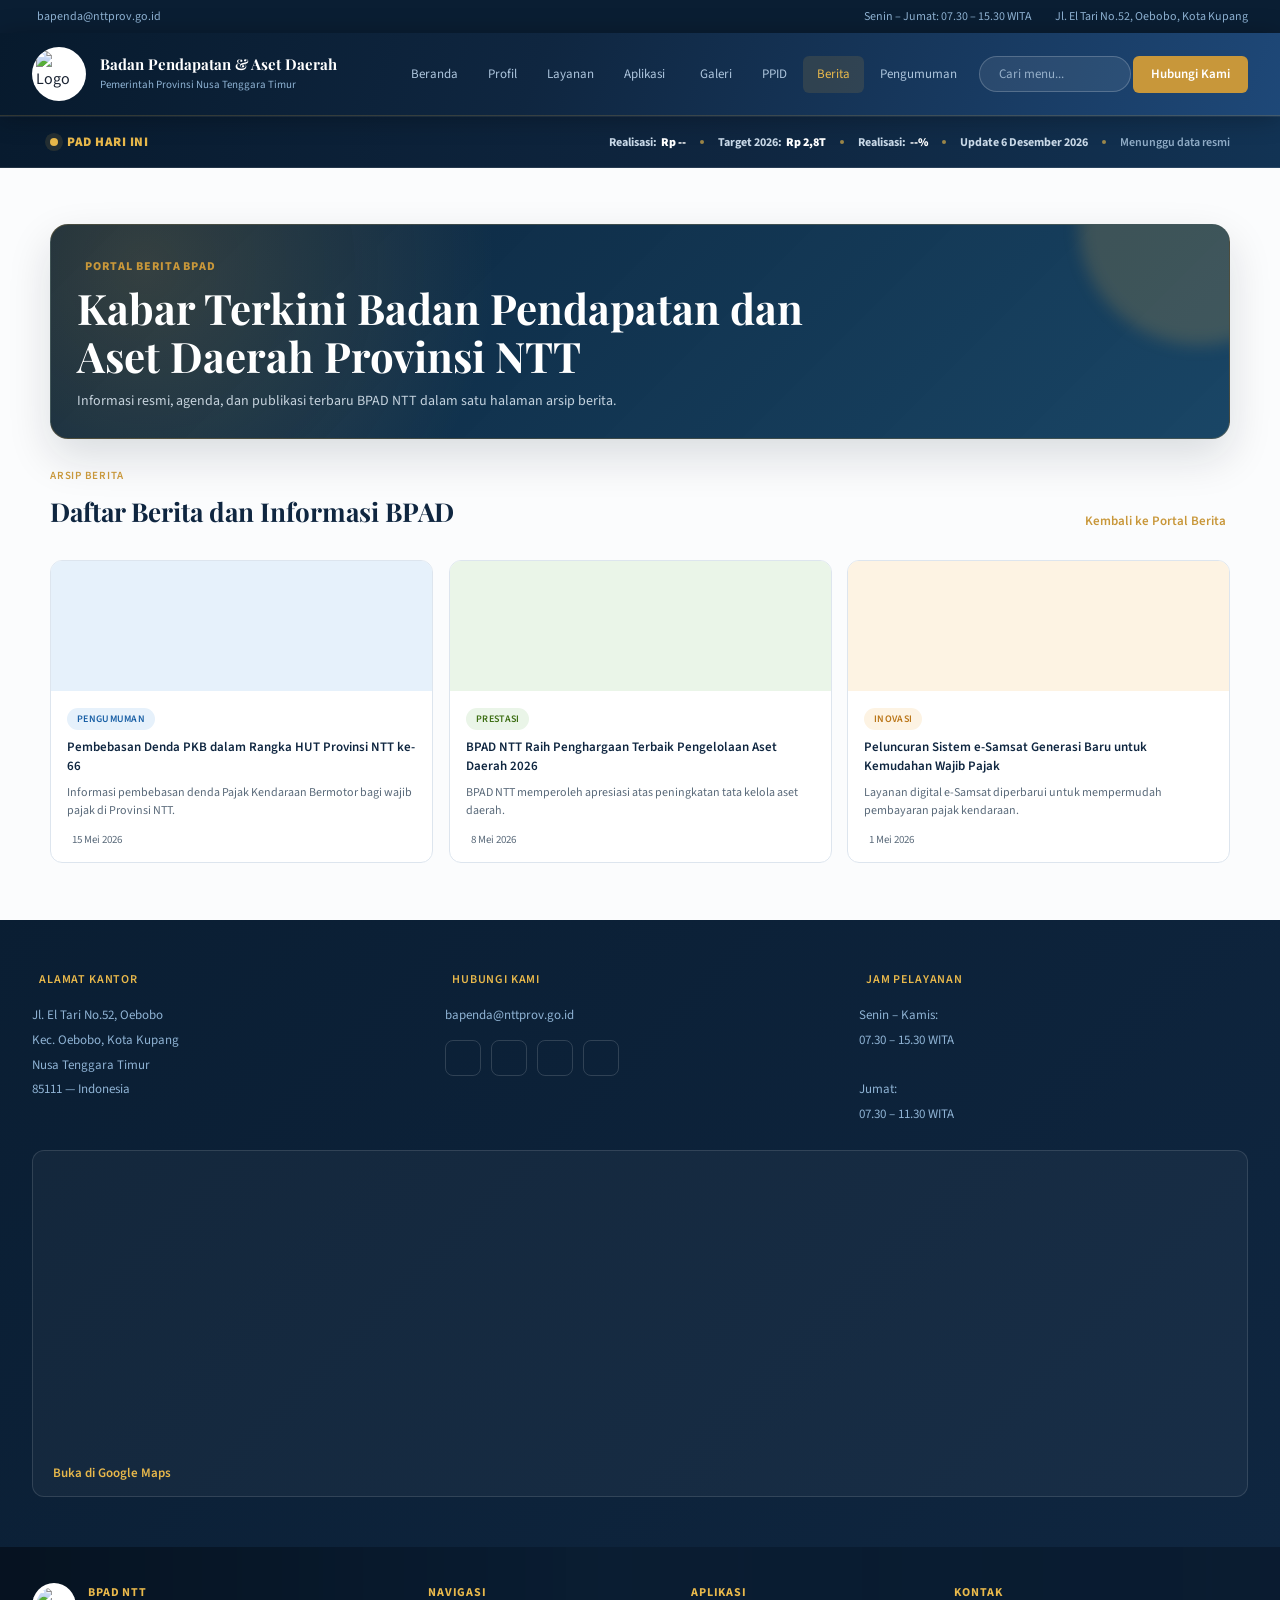
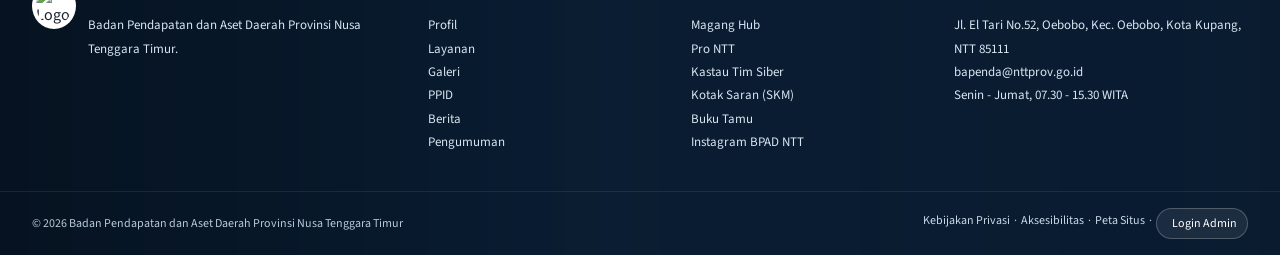
==== commit 6a0ecdf0: "feat: baseline v2 with admin, pengumuman, and supabase integration" ====
--- a/berita.html
+++ b/berita.html
@@ -14,8 +14,7 @@
   <link rel="preconnect" href="https://fonts.googleapis.com">
   <link href="https://fonts.googleapis.com/css2?family=Playfair+Display:wght@400;600;700&family=Source+Sans+3:wght@300;400;600;700&display=swap" rel="stylesheet">
   <link rel="stylesheet" href="https://cdn.jsdelivr.net/npm/@tabler/icons-webfont@latest/tabler-icons.min.css">
-  <link rel="stylesheet" href="css/style.css">
-  <link rel="stylesheet" href="css/news-widget.css">
+  <link rel="stylesheet" href="css/style.css?v=20260525-pengumuman1">
 </head>
 <body>
 
@@ -67,7 +66,7 @@
     <a href="galeri.html">Galeri</a>
     <a href="ppid.html">PPID</a>
     <a href="berita.html" class="active">Berita</a>
-    <a href="index.html#pengumuman">Pengumuman</a>
+    <a href="pengumuman.html">Pengumuman</a>
     <form class="nav-search" id="navSearchForm" role="search" aria-label="Pencarian menu cepat">
       <i class="ti ti-search"></i>
       <input id="navSearchInput" type="search" placeholder="Cari menu..." autocomplete="off" aria-label="Cari menu">
@@ -89,7 +88,7 @@
     <a href="galeri.html">Galeri</a>
     <a href="ppid.html">PPID</a>
     <a href="berita.html">Berita</a>
-    <a href="index.html#pengumuman">Pengumuman</a>
+    <a href="pengumuman.html">Pengumuman</a>
     <a href="index.html#kontak">Hubungi Kami</a>
   </div>
 </nav>
@@ -122,6 +121,11 @@
   oleh file js/main.js.
 -->
 <section class="section-alt" id="berita">
+  <div class="news-page-intro">
+    <div class="news-page-kicker"><i class="ti ti-news"></i> Portal Berita BPAD</div>
+    <h2>Kabar Terkini Badan Pendapatan dan Aset Daerah Provinsi NTT</h2>
+    <p>Informasi resmi, agenda, dan publikasi terbaru BPAD NTT dalam satu halaman arsip berita.</p>
+  </div>
   <div class="section-hdr">
     <div class="section-hdr-left">
       <div class="section-eyebrow"><i class="ti ti-archive"></i> Arsip Berita</div>
@@ -202,7 +206,7 @@
       <a href="galeri.html">Galeri</a>
       <a href="ppid.html">PPID</a>
       <a href="berita.html">Berita</a>
-      <a href="index.html#pengumuman">Pengumuman</a>
+      <a href="pengumuman.html">Pengumuman</a>
     </div>
     <div class="footer-col">
       <h4>Aplikasi</h4>
@@ -225,7 +229,8 @@
     <p>
       <a href="#">Kebijakan Privasi</a> &nbsp;·&nbsp;
       <a href="#">Aksesibilitas</a> &nbsp;·&nbsp;
-      <a href="#">Peta Situs</a>
+      <a href="#">Peta Situs</a> &nbsp;·&nbsp;
+      <a class="footer-login-link" href="admin.html"><i class="ti ti-lock"></i> Login Admin</a>
     </p>
   </div>
 </footer>
@@ -235,8 +240,9 @@
   File ini mengatur menu mobile, dropdown Aplikasi,
   dan membaca data JSON untuk konten halaman.
 -->
-<script src="js/main.js?v=20260511-2"></script>
-<script src="js/news-widget.js?v=20260511"></script>
+<script src="js/supabase-config.js?v=3"></script>
+<script src="js/public-data.js?v=2"></script>
+<script src="js/main.js?v=20260525-pengumuman1"></script>
 
 </body>
 </html>
--- a/css/style.css
+++ b/css/style.css
@@ -14,6 +14,8 @@
   --text:     #1a2332;
   --muted:    #5a6a7a;
   --border:   #dde5ee;
+  --site-max: 1180px;
+  --site-x: clamp(16px, 3vw, 32px);
 }
 
 html {
@@ -40,7 +42,7 @@
   background: #0a1e33;
   color: #8fb3d4;
   font-size: 12px;
-  padding: 7px 32px;
+  padding: 7px var(--site-x);
   display: flex;
   justify-content: space-between;
   align-items: center;
@@ -54,7 +56,7 @@
 /* ===================== NAVBAR ===================== */
 .navbar {
   background: linear-gradient(110deg, #071a2d 0%, var(--navy) 42%, var(--navy3) 100%);
-  padding: 0 32px;
+  padding: 0 var(--site-x);
   display: flex;
   align-items: center;
   gap: 24px;
@@ -70,6 +72,7 @@
   gap: 14px;
   padding: 14px 0;
   flex: 1;
+  min-width: 0;
 }
 .logo-img {
   width: 54px;
@@ -214,6 +217,8 @@
   flex-direction: column;
   gap: 4px;
   box-shadow: 0 4px 20px rgba(0,0,0,.3);
+  max-height: calc(100vh - 82px);
+  overflow-y: auto;
 }
 .mobile-menu a,
 .mobile-gallery-btn {
@@ -238,12 +243,12 @@
 .pad-today {
   background: linear-gradient(90deg, #081b2f 0%, var(--navy) 58%, #123354 100%);
   color: var(--white);
-  padding: 8px 32px;
+  padding: 8px var(--site-x);
   border-top: 1px solid rgba(255,255,255,.08);
   border-bottom: 1px solid rgba(255,255,255,.1);
 }
 .pad-today-inner {
-  max-width: 1180px;
+  max-width: var(--site-max);
   margin: 0 auto;
   display: flex;
   justify-content: space-between;
@@ -313,7 +318,7 @@
 /* ===================== HERO ===================== */
 .hero {
   min-height: calc(100vh - 116px);
-  padding: 72px 32px;
+  padding: 72px var(--site-x);
   position: relative;
   overflow: hidden;
   display: flex;
@@ -338,7 +343,23 @@
 }
 .hero-slide.is-active {
   opacity: 1;
-  transform: scale(1);
+  transform: scale(1.02);
+  animation: heroBreath 10s ease-in-out forwards;
+}
+
+@keyframes heroBreath {
+  0% {
+    transform: scale(1.02) translate3d(0, 0, 0);
+    background-position: center center;
+  }
+  50% {
+    transform: scale(1.055) translate3d(-.4%, -.35%, 0);
+    background-position: 51% 49%;
+  }
+  100% {
+    transform: scale(1.08) translate3d(.35%, .25%, 0);
+    background-position: 49% 51%;
+  }
 }
 .hero-overlay {
   position: absolute;
@@ -513,11 +534,11 @@
 /* ===================== QUICK LINKS ===================== */
 .quick-links {
   background: rgba(255,255,255,.94);
-  padding: 14px 32px;
+  padding: 14px var(--site-x);
   border-bottom: 1px solid var(--border);
 }
 .quick-links-inner {
-  max-width: 1180px;
+  max-width: var(--site-max);
   margin: 0 auto;
   display: grid;
   grid-template-columns: repeat(5, auto);
@@ -559,16 +580,22 @@
 .section {
   position: relative;
   overflow: hidden;
-  padding: 56px 32px;
+  padding: 56px var(--site-x);
   background: rgba(247,249,252,.72);
   backdrop-filter: blur(.4px);
 }
 .section-alt {
   position: relative;
   overflow: hidden;
-  padding: 56px 32px;
+  padding: 56px var(--site-x);
   background: rgba(255,255,255,.74);
   backdrop-filter: blur(.4px);
+}
+.section > *,
+.section-alt > * {
+  max-width: var(--site-max);
+  margin-left: auto;
+  margin-right: auto;
 }
 .section-hdr { display: flex; justify-content: space-between; align-items: flex-end; margin-bottom: 28px; }
 .section-hdr-left {}
@@ -597,6 +624,66 @@
   white-space: nowrap;
 }
 .see-all:hover { color: var(--navy); }
+
+.news-page-intro {
+  position: relative;
+  margin-bottom: 28px;
+  padding: 24px 26px;
+  overflow: hidden;
+  border: 1px solid rgba(200,151,58,.24);
+  border-radius: 18px;
+  background:
+    radial-gradient(circle at 8% 20%, rgba(238,178,66,.18), transparent 32%),
+    linear-gradient(135deg, rgba(5,31,56,.98), rgba(11,58,92,.94));
+  box-shadow: 0 18px 44px rgba(5,18,32,.14);
+}
+.news-page-intro::after {
+  content: "";
+  position: absolute;
+  right: -90px;
+  top: -120px;
+  width: 240px;
+  height: 240px;
+  border-radius: 50%;
+  background: rgba(238,178,66,.18);
+  filter: blur(8px);
+}
+.news-page-kicker {
+  position: relative;
+  z-index: 1;
+  display: inline-flex;
+  align-items: center;
+  gap: 8px;
+  margin-bottom: 8px;
+  color: var(--gold);
+  font-size: 12px;
+  font-weight: 800;
+  letter-spacing: .08em;
+  text-transform: uppercase;
+}
+.news-page-intro h2 {
+  position: relative;
+  z-index: 1;
+  max-width: 760px;
+  color: #fff;
+  font-family: 'Playfair Display', serif;
+  font-size: clamp(28px, 4vw, 42px);
+  line-height: 1.15;
+}
+.news-page-intro p {
+  position: relative;
+  z-index: 1;
+  max-width: 660px;
+  margin-top: 10px;
+  color: rgba(230,241,250,.84);
+  font-size: 14px;
+  line-height: 1.7;
+}
+.announcement-page-intro {
+  background:
+    radial-gradient(circle at 10% 18%, rgba(238,178,66,.2), transparent 34%),
+    linear-gradient(135deg, rgba(93,56,12,.98), rgba(5,31,56,.95));
+}
 
 .layanan-grid { display: grid; grid-template-columns: repeat(3,1fr); gap: 14px; }
 .layanan-card {
@@ -651,9 +738,12 @@
   overflow: hidden;
   border: 1px solid var(--border);
   transition: all .2s;
+  cursor: default;
+}
+.berita-card.has-detail {
   cursor: pointer;
 }
-.berita-card:hover {
+.berita-card.has-detail:hover {
   transform: translateY(-3px);
   box-shadow: 0 8px 24px rgba(0,0,0,.08);
   border-color: #b5c8dc;
@@ -1214,6 +1304,117 @@
 body.modal-open {
   overflow: hidden;
 }
+.news-detail-modal {
+  position: fixed;
+  inset: 0;
+  z-index: 2400;
+  display: flex;
+  align-items: center;
+  justify-content: center;
+  padding: 20px;
+  background: rgba(5,18,32,.58);
+  backdrop-filter: blur(6px);
+  -webkit-backdrop-filter: blur(6px);
+  opacity: 0;
+  pointer-events: none;
+  visibility: hidden;
+  touch-action: pan-y;
+  transition: opacity .22s ease;
+  isolation: isolate;
+}
+.news-detail-modal.open,
+.news-detail-modal[aria-hidden="false"] {
+  opacity: 1;
+  pointer-events: auto;
+  visibility: visible;
+}
+.news-detail-modal-card {
+  position: relative;
+  z-index: 1;
+  width: min(760px, 100%);
+  max-height: min(78vh, 720px);
+  overflow-y: auto;
+  -webkit-overflow-scrolling: touch;
+  overscroll-behavior: contain;
+  background: var(--white);
+  border-radius: 18px;
+  border: 1px solid rgba(255,255,255,.6);
+  box-shadow: 0 24px 70px rgba(5,18,32,.32);
+  transform: translateY(14px) scale(.98);
+  transition: transform .22s ease;
+}
+.news-detail-modal.open .news-detail-modal-card {
+  transform: translateY(0) scale(1);
+}
+.news-detail-head {
+  display: flex;
+  align-items: flex-start;
+  justify-content: space-between;
+  gap: 16px;
+  padding: 22px 22px 14px;
+  border-bottom: 1px solid var(--border);
+}
+.news-detail-label {
+  color: var(--gold);
+  font-size: 11px;
+  font-weight: 800;
+  letter-spacing: .08em;
+  text-transform: uppercase;
+}
+.news-detail-head h3 {
+  color: var(--navy);
+  font-size: 22px;
+  line-height: 1.35;
+  margin: 4px 0 6px;
+}
+.news-detail-meta {
+  color: var(--muted);
+  font-size: 13px;
+}
+.news-detail-close {
+  width: 34px;
+  height: 34px;
+  flex: 0 0 auto;
+  display: inline-grid;
+  place-items: center;
+  border: none;
+  border-radius: 50%;
+  background: var(--surface);
+  color: var(--navy);
+  cursor: pointer;
+  font-size: 18px;
+}
+.news-detail-close:hover {
+  background: var(--gold-lt);
+  color: var(--gold);
+}
+.news-detail-content {
+  display: grid;
+  grid-template-columns: minmax(0, 1.35fr) minmax(220px, .85fr);
+  gap: 16px;
+  padding: 18px 22px 24px;
+}
+.news-detail-text {
+  color: var(--text);
+  font-size: 14px;
+  line-height: 1.78;
+  white-space: pre-wrap;
+}
+.news-detail-image-wrap {
+  border: 1px solid var(--border);
+  border-radius: 14px;
+  overflow: hidden;
+  background: #eef3f9;
+  align-self: start;
+}
+.news-detail-image-wrap img {
+  width: 100%;
+  height: 100%;
+  min-height: 220px;
+  max-height: 320px;
+  object-fit: cover;
+  display: block;
+}
 .ppid-link-modal {
   position: fixed;
   inset: 0;
@@ -1422,7 +1623,7 @@
   position: relative;
   overflow: hidden;
   background: linear-gradient(135deg, #0a1e33, var(--navy));
-  padding: 50px 32px;
+  padding: 50px var(--site-x);
   display: grid;
   grid-template-columns: repeat(3,1fr);
   gap: 24px;
@@ -1508,7 +1709,7 @@
   z-index: 1;
 }
 .footer-main {
-  padding: 36px 32px;
+  padding: 36px var(--site-x);
   display: grid;
   grid-template-columns: 1.25fr .8fr .8fr 1fr;
   gap: 28px;
@@ -1546,7 +1747,7 @@
 }
 .footer-col a:hover { color: var(--gold2); }
 .footer-bottom {
-  padding: 16px 32px;
+  padding: 16px var(--site-x);
   display: flex;
   justify-content: space-between;
   align-items: center;
@@ -1557,6 +1758,20 @@
 footer a { color: #c8d9e8; transition: color .2s; }
 footer a:hover { color: var(--gold); }
 .footer-bottom p { color: #b7cadb; }
+.footer-login-link {
+  display: inline-flex;
+  align-items: center;
+  gap: 5px;
+  padding: 5px 10px;
+  border: 1px solid rgba(255, 255, 255, .22);
+  border-radius: 999px;
+  background: rgba(255, 255, 255, .08);
+  color: #fff;
+}
+.footer-login-link:hover {
+  border-color: rgba(238, 178, 66, .72);
+  background: rgba(238, 178, 66, .14);
+}
 
 /* ===================== SCROLL ANIMATION ===================== */
 .scroll-reveal.scroll-reveal {
@@ -1591,14 +1806,46 @@
 }
 
 /* ===================== RESPONSIVE ===================== */
+@media (max-width: 1260px) {
+  .navbar {
+    gap: 16px;
+    padding: 0 24px;
+  }
+  .nav-links {
+    display: none;
+  }
+  .hamburger {
+    display: block;
+    margin-left: auto;
+  }
+  .mobile-menu {
+    grid-template-columns: repeat(2, minmax(0, 1fr));
+    gap: 6px 14px;
+    padding: 18px 24px 22px;
+  }
+  .mobile-menu.open {
+    display: grid;
+  }
+  .logo-area {
+    flex: 1 1 auto;
+  }
+  .logo-text h1 {
+    max-width: 320px;
+  }
+}
+
 @media (max-width: 768px) {
   html { scroll-padding-top: 16px; }
   [id] { scroll-margin-top: 16px; }
   .topbar { display: none; }
   .navbar { padding: 0 16px; position: relative; flex-wrap: wrap; }
-  .nav-links { display: none; }
-  .hamburger { display: block; }
-  .mobile-menu.open { display: flex; }
+  .mobile-menu {
+    gap: 4px;
+    padding: 16px 24px 20px;
+  }
+  .mobile-menu.open {
+    display: flex;
+  }
   .pad-today {
     padding: 8px 16px;
   }
@@ -1661,6 +1908,13 @@
   }
   .info-bar { grid-template-columns: 1fr; padding: 32px 16px; }
   .section-hdr { flex-direction: column; gap: 10px; align-items: flex-start; }
+  .news-page-intro {
+    padding: 22px 20px;
+    border-radius: 16px;
+  }
+  .news-page-intro h2 {
+    font-size: 28px;
+  }
   .footer-main { grid-template-columns: 1fr; padding: 28px 16px; }
   .footer-bottom { flex-direction: column; align-items: center; text-align: center; padding: 16px; }
 }
@@ -1737,9 +1991,31 @@
   .uptd-official-list {
     padding: 12px 18px 18px;
   }
+  .news-detail-modal,
   .ppid-link-modal,
   .gallery-modal {
     padding: 12px;
+  }
+  .news-detail-modal-card {
+    border-radius: 14px;
+    max-height: 84vh;
+  }
+  .news-detail-head {
+    padding: 18px 18px 12px;
+  }
+  .news-detail-head h3 {
+    font-size: 18px;
+  }
+  .news-detail-content {
+    grid-template-columns: 1fr;
+    padding: 12px 18px 18px;
+  }
+  .news-detail-text {
+    font-size: 13px;
+    line-height: 1.7;
+  }
+  .news-detail-image-wrap img {
+    min-height: 180px;
   }
   .ppid-link-modal-card,
   .gallery-modal-card {
@@ -1760,6 +2036,10 @@
 }
 
 @media (prefers-reduced-motion: reduce) {
+  .hero-slide.is-active {
+    animation: none;
+    transform: scale(1.02);
+  }
   .scroll-reveal {
     opacity: 1;
     transform: none;
